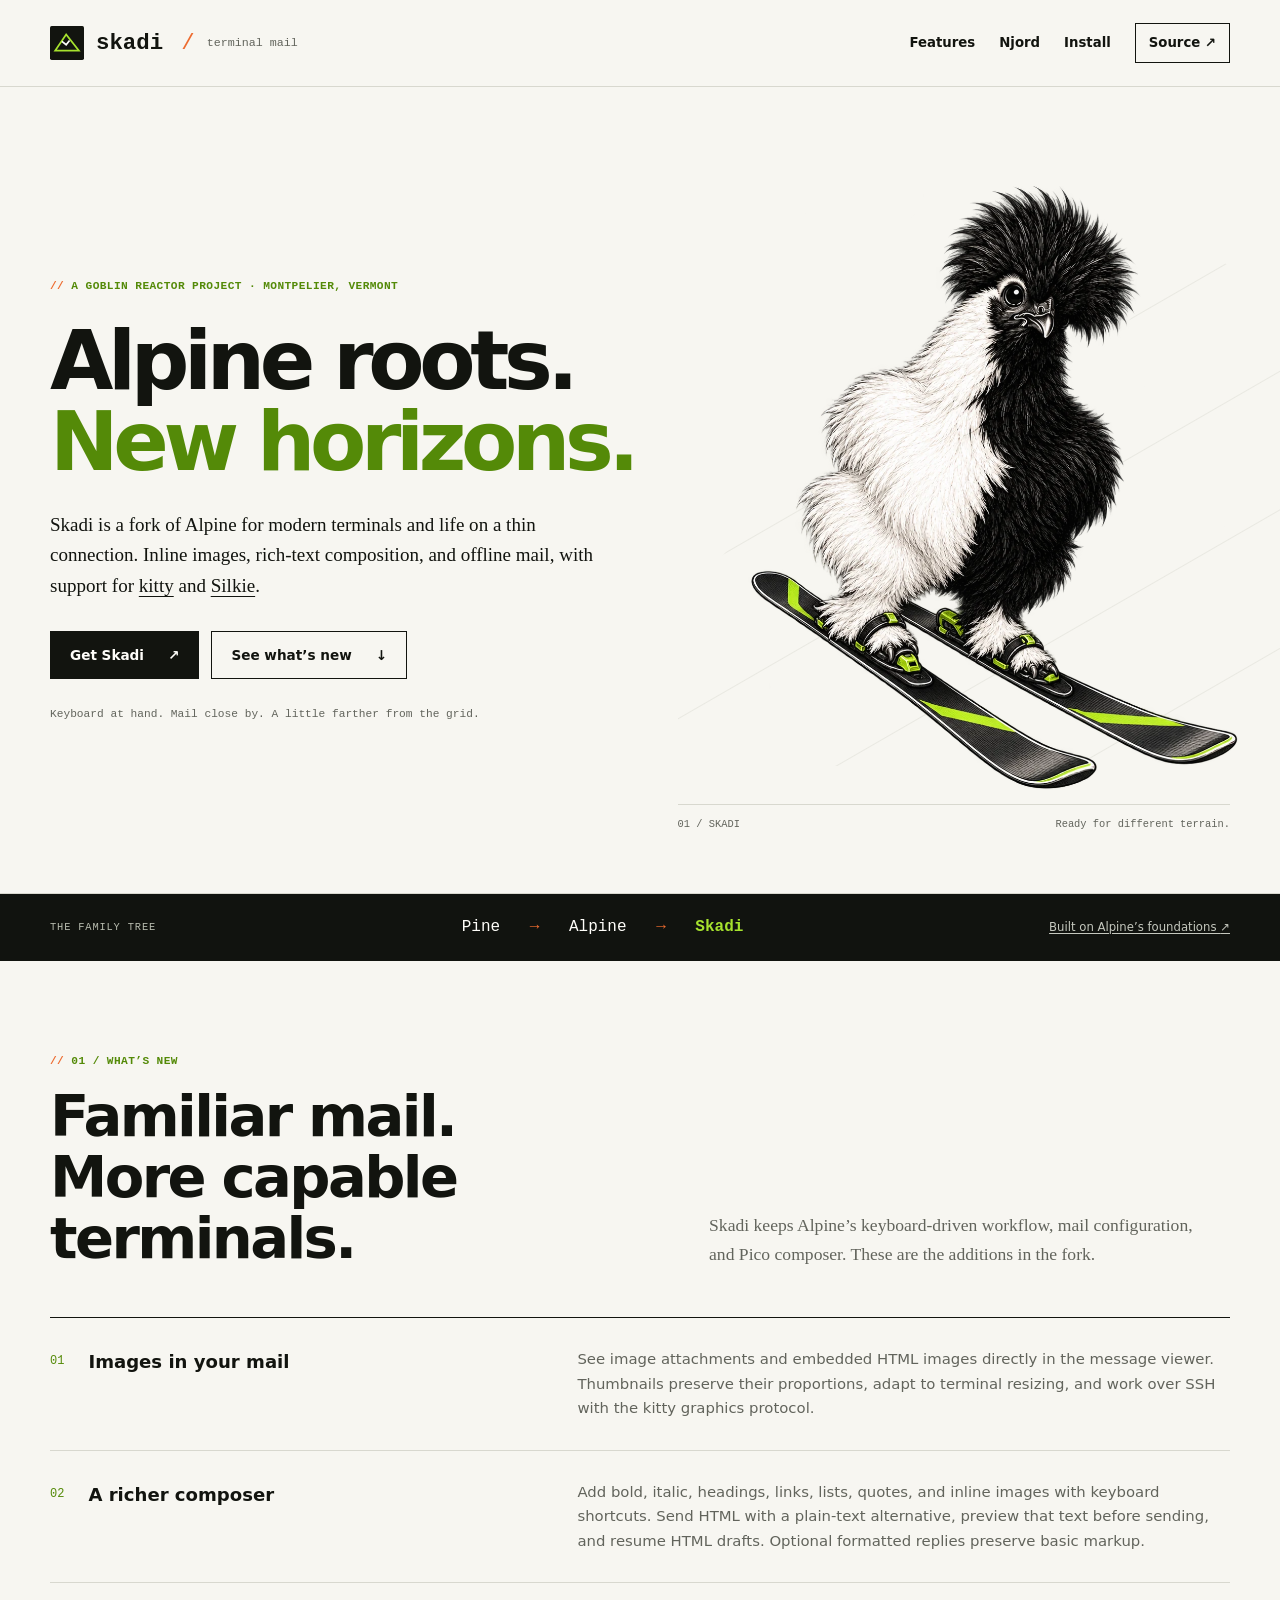
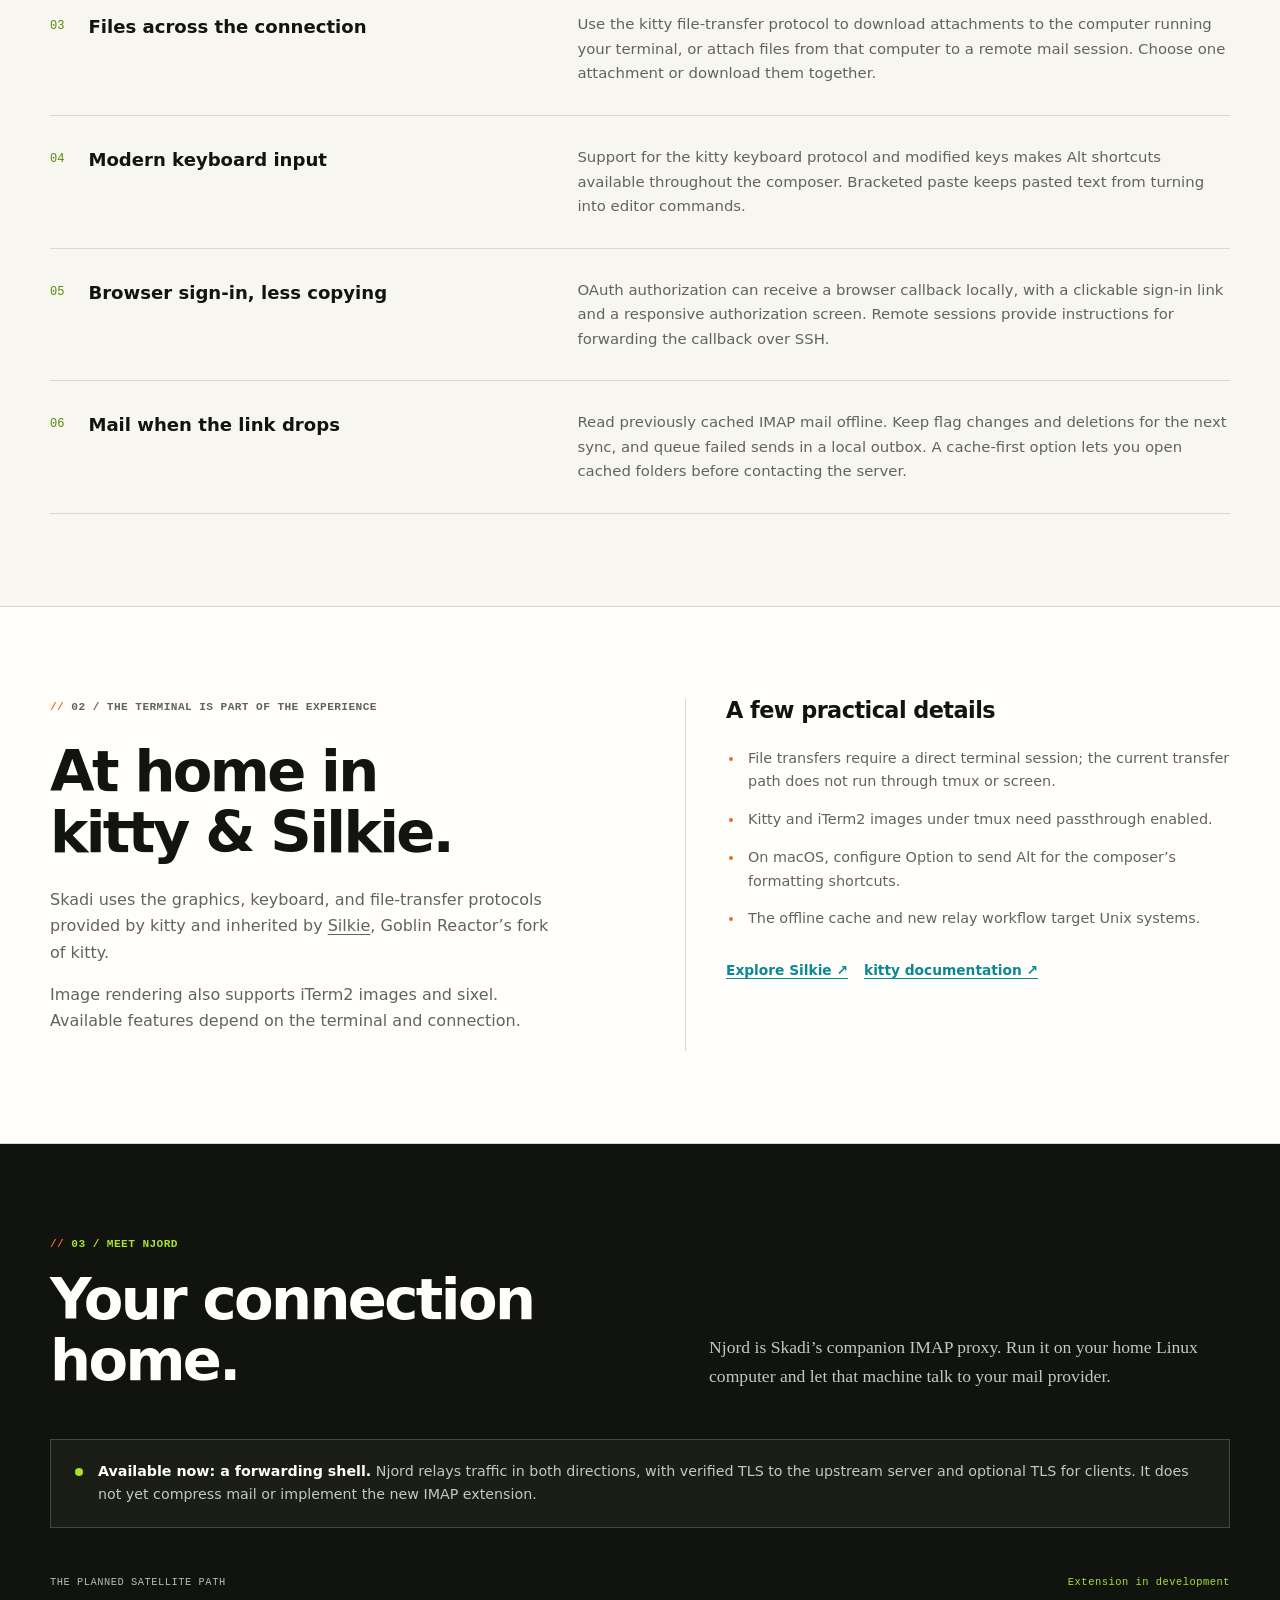
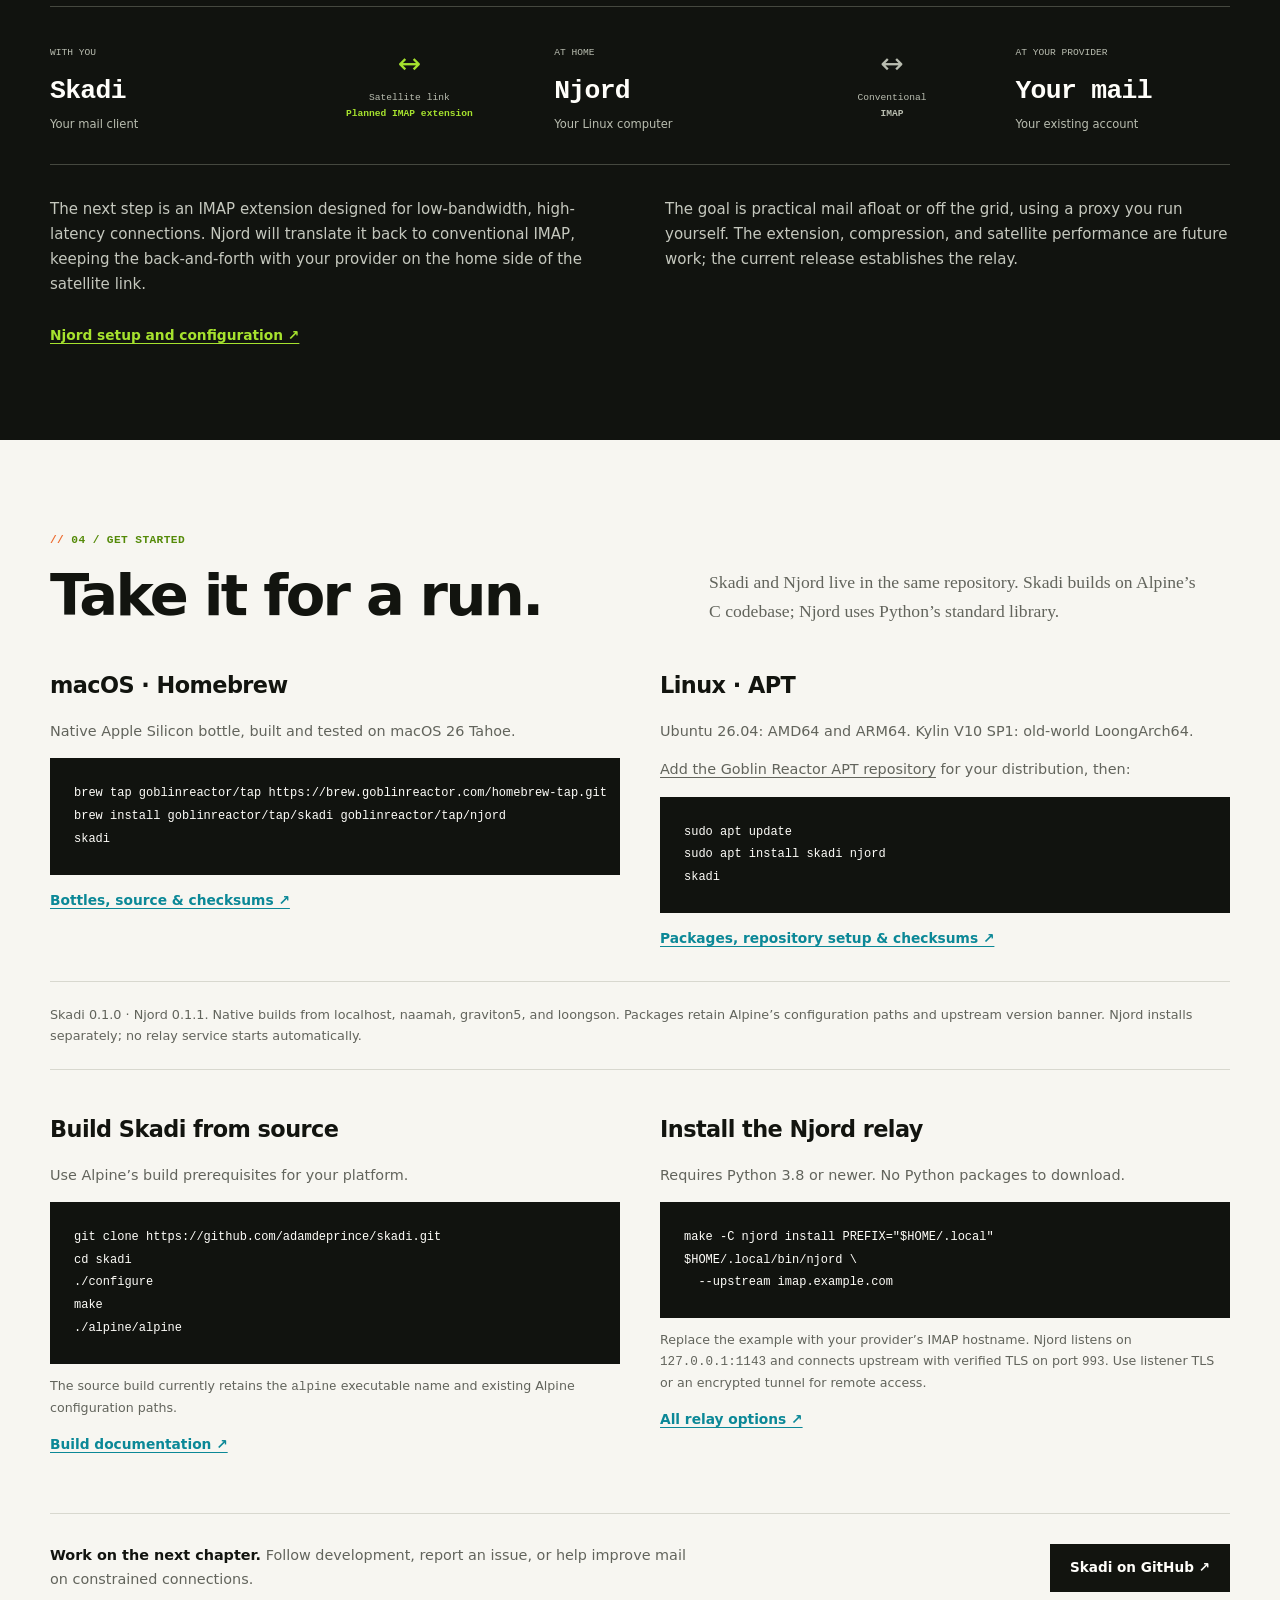
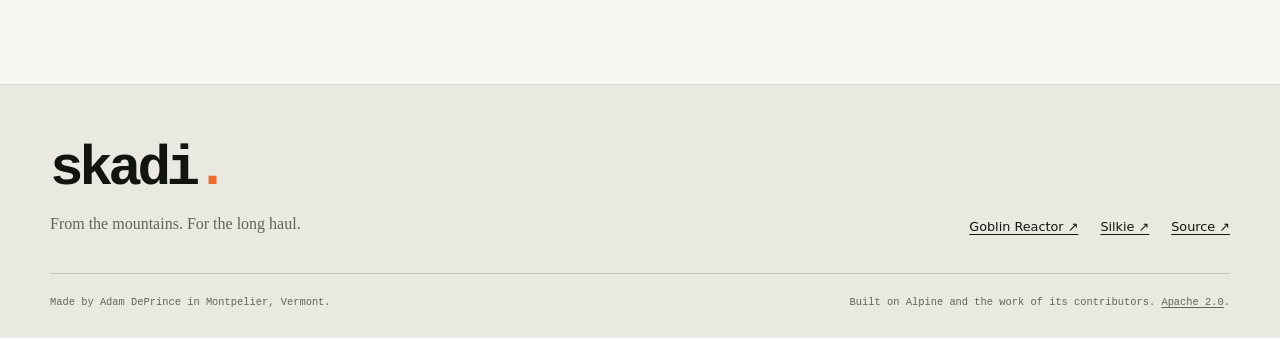
==== html/index.html @ 67922597 "Introduce Skadi website, Njord relay, and native packaging" ====
<!doctype html>
<html lang="en">
<head>
  <meta charset="utf-8">
  <meta name="viewport" content="width=device-width, initial-scale=1">
  <meta name="theme-color" content="#f7f6f1">
  <meta name="description" content="Skadi is a fork of Alpine with kitty and Silkie support, inline images, HTML composition, offline mail, and Njord, its companion IMAP proxy.">
  <link rel="canonical" href="https://xn--skai-dqa.goblinreactor.com/">
  <link rel="icon" href="assets/mark.svg" type="image/svg+xml">
  <link rel="stylesheet" href="style.css">
  <title>Skadi — Alpine roots. New horizons.</title>
</head>
<body>
  <a class="skip-link" href="#main">Skip to content</a>
  <header class="site-header">
    <nav class="wrap navigation" aria-label="Main navigation">
      <a class="brand" href="./" aria-label="Skadi home"><img src="assets/mark.svg" alt="" width="34" height="34">skadi<span class="brand-divider">/</span><span class="brand-description">terminal mail</span></a>
      <div class="nav-links"><a href="#features">Features</a><a href="#njord">Njord</a><a href="#install">Install</a><a class="source-link" href="https://github.com/adamdeprince/skadi">Source <span aria-hidden="true">↗</span></a></div>
    </nav>
  </header>
  <main id="main">
    <section class="hero">
      <div class="wrap hero-layout">
        <div class="hero-text">
          <p class="eyebrow">A Goblin Reactor project · Montpelier, Vermont</p>
          <h1>Alpine roots.<br><span>New horizons.</span></h1>
          <p class="hero-copy"><strong>Skadi is a fork of Alpine for modern terminals and life on a thin connection.</strong> Inline images, rich-text composition, and offline mail, with support for <a href="https://sw.kovidgoyal.net/kitty/">kitty</a> and <a href="https://silkie.goblinreactor.com/">Silkie</a>.</p>
          <div class="actions"><a class="button primary" href="#install">Get Skadi <span aria-hidden="true">↗</span></a><a class="button" href="#features">See what’s new <span aria-hidden="true">↓</span></a></div>
          <p class="hero-footnote">Keyboard at hand. Mail close by. A little farther from the grid.</p>
        </div>
        <figure class="mascot">
          <div class="mountain-lines" aria-hidden="true"></div>
          <picture><source srcset="assets/goblin-on-skis.webp" type="image/webp"><img src="assets/goblin-on-skis.png" alt="The fluffy black-and-white Goblin Reactor silkie chicken on a pair of skis." width="1280" height="1280" fetchpriority="high"></picture>
          <figcaption><span>01 / SKADI</span><span>Ready for different terrain.</span></figcaption>
        </figure>
      </div>
    </section>

    <div class="lineage"><div class="wrap lineage-inner"><span>THE FAMILY TREE</span><p>Pine <span aria-hidden="true">→</span> Alpine <span aria-hidden="true">→</span> <strong>Skadi</strong></p><a href="https://repo.or.cz/alpine.git">Built on Alpine’s foundations <span aria-hidden="true">↗</span></a></div></div>

    <section class="section wrap" id="features" aria-labelledby="features-title">
      <div class="section-heading"><div><p class="eyebrow">01 / What’s new</p><h2 id="features-title">Familiar mail.<br>More capable terminals.</h2></div><p class="section-intro">Skadi keeps Alpine’s keyboard-driven workflow, mail configuration, and Pico composer. These are the additions in the fork.</p></div>
      <dl class="feature-list">
        <div class="feature"><dt><span class="number">01</span>Images in your mail</dt><dd>See image attachments and embedded HTML images directly in the message viewer. Thumbnails preserve their proportions, adapt to terminal resizing, and work over SSH with the kitty graphics protocol.</dd></div>
        <div class="feature"><dt><span class="number">02</span>A richer composer</dt><dd>Add bold, italic, headings, links, lists, quotes, and inline images with keyboard shortcuts. Send HTML with a plain-text alternative, preview that text before sending, and resume HTML drafts. Optional formatted replies preserve basic markup.</dd></div>
        <div class="feature"><dt><span class="number">03</span>Files across the connection</dt><dd>Use the kitty file-transfer protocol to download attachments to the computer running your terminal, or attach files from that computer to a remote mail session. Choose one attachment or download them together.</dd></div>
        <div class="feature"><dt><span class="number">04</span>Modern keyboard input</dt><dd>Support for the kitty keyboard protocol and modified keys makes Alt shortcuts available throughout the composer. Bracketed paste keeps pasted text from turning into editor commands.</dd></div>
        <div class="feature"><dt><span class="number">05</span>Browser sign-in, less copying</dt><dd>OAuth authorization can receive a browser callback locally, with a clickable sign-in link and a responsive authorization screen. Remote sessions provide instructions for forwarding the callback over SSH.</dd></div>
        <div class="feature"><dt><span class="number">06</span>Mail when the link drops</dt><dd>Read previously cached IMAP mail offline. Keep flag changes and deletions for the next sync, and queue failed sends in a local outbox. A cache-first option lets you open cached folders before contacting the server.</dd></div>
      </dl>
    </section>

    <section class="terminals section" id="terminals" aria-labelledby="terminals-title">
      <div class="wrap terminal-layout">
        <div><p class="eyebrow">02 / The terminal is part of the experience</p><h2 id="terminals-title">At home in<br>kitty &amp; Silkie.</h2><p>Skadi uses the graphics, keyboard, and file-transfer protocols provided by kitty and inherited by <a href="https://silkie.goblinreactor.com/">Silkie</a>, Goblin Reactor’s fork of kitty.</p><p>Image rendering also supports iTerm2 images and sixel. Available features depend on the terminal and connection.</p></div>
        <div class="terminal-notes"><h3>A few practical details</h3><ul><li>File transfers require a direct terminal session; the current transfer path does not run through tmux or screen.</li><li>Kitty and iTerm2 images under tmux need passthrough enabled.</li><li>On macOS, configure Option to send Alt for the composer’s formatting shortcuts.</li><li>The offline cache and new relay workflow target Unix systems.</li></ul><div class="text-links"><a href="https://silkie.goblinreactor.com/">Explore Silkie ↗</a><a href="https://sw.kovidgoyal.net/kitty/">kitty documentation ↗</a></div></div>
      </div>
    </section>

    <section class="njord section" id="njord" aria-labelledby="njord-title">
      <div class="wrap">
        <div class="section-heading"><div><p class="eyebrow">03 / Meet Njord</p><h2 id="njord-title">Your connection home.</h2></div><p class="section-intro">Njord is Skadi’s companion IMAP proxy. Run it on your home Linux computer and let that machine talk to your mail provider.</p></div>
        <div class="status-note"><span class="status-dot" aria-hidden="true"></span><p><strong>Available now: a forwarding shell.</strong> Njord relays traffic in both directions, with verified TLS to the upstream server and optional TLS for clients. It does not yet compress mail or implement the new IMAP extension.</p></div>
        <figure class="route"><figcaption>THE PLANNED SATELLITE PATH <span>Extension in development</span></figcaption><div class="route-flow"><div class="route-stop"><span>WITH YOU</span><h3>Skadi</h3><p>Your mail client</p></div><div class="route-link constrained"><span aria-hidden="true">↔</span><p>Satellite link<br><strong>Planned IMAP extension</strong></p></div><div class="route-stop"><span>AT HOME</span><h3>Njord</h3><p>Your Linux computer</p></div><div class="route-link"><span aria-hidden="true">↔</span><p>Conventional<br><strong>IMAP</strong></p></div><div class="route-stop"><span>AT YOUR PROVIDER</span><h3>Your mail</h3><p>Your existing account</p></div></div></figure>
        <div class="njord-details"><p>The next step is an IMAP extension designed for low-bandwidth, high-latency connections. Njord will translate it back to conventional IMAP, keeping the back-and-forth with your provider on the home side of the satellite link.</p><p>The goal is practical mail afloat or off the grid, using a proxy you run yourself. The extension, compression, and satellite performance are future work; the current release establishes the relay.</p></div>
        <a class="text-link" href="https://github.com/adamdeprince/skadi/blob/kitty-inline-images/njord/README.md">Njord setup and configuration ↗</a>
      </div>
    </section>

    <section class="section wrap" id="install" aria-labelledby="install-title">
      <div class="section-heading"><div><p class="eyebrow">04 / Get started</p><h2 id="install-title">Take it for a run.</h2></div><p class="section-intro">Skadi and Njord live in the same repository. Skadi builds on Alpine’s C codebase; Njord uses Python’s standard library.</p></div>
      <div class="install-grid package-install">
        <article><h3>macOS · Homebrew</h3><p>Native Apple Silicon bottle, built and tested on macOS 26 Tahoe.</p><pre><code>brew tap goblinreactor/tap https://brew.goblinreactor.com/homebrew-tap.git
brew install goblinreactor/tap/skadi goblinreactor/tap/njord
skadi</code></pre><a class="text-link" href="https://brew.goblinreactor.com/">Bottles, source &amp; checksums ↗</a></article>
        <article><h3>Linux · APT</h3><p>Ubuntu 26.04: AMD64 and ARM64. Kylin V10 SP1: old-world LoongArch64.</p><p><a href="https://apt.goblinreactor.com/#install">Add the Goblin Reactor APT repository</a> for your distribution, then:</p><pre><code>sudo apt update
sudo apt install skadi njord
skadi</code></pre><a class="text-link" href="https://apt.goblinreactor.com/">Packages, repository setup &amp; checksums ↗</a></article>
      </div>
      <p class="package-note">Skadi 0.1.0 · Njord 0.1.1. Native builds from localhost, naamah, graviton5, and loongson. Packages retain Alpine’s configuration paths and upstream version banner. Njord installs separately; no relay service starts automatically.</p>
      <div class="install-grid">
        <article><h3>Build Skadi from source</h3><p>Use Alpine’s build prerequisites for your platform.</p><pre><code>git clone https://github.com/adamdeprince/skadi.git
cd skadi
./configure
make
./alpine/alpine</code></pre><p class="small">The source build currently retains the <code>alpine</code> executable name and existing Alpine configuration paths.</p><a class="text-link" href="https://github.com/adamdeprince/skadi/blob/kitty-inline-images/README">Build documentation ↗</a></article>
        <article><h3>Install the Njord relay</h3><p>Requires Python 3.8 or newer. No Python packages to download.</p><pre><code>make -C njord install PREFIX="$HOME/.local"
$HOME/.local/bin/njord \
  --upstream imap.example.com</code></pre><p class="small">Replace the example with your provider’s IMAP hostname. Njord listens on <code>127.0.0.1:1143</code> and connects upstream with verified TLS on port <code>993</code>. Use listener TLS or an encrypted tunnel for remote access.</p><a class="text-link" href="https://github.com/adamdeprince/skadi/blob/kitty-inline-images/njord/README.md">All relay options ↗</a></article>
      </div>
      <div class="contribute"><p><strong>Work on the next chapter.</strong> Follow development, report an issue, or help improve mail on constrained connections.</p><a class="button primary" href="https://github.com/adamdeprince/skadi">Skadi on GitHub ↗</a></div>
    </section>
  </main>
  <footer><div class="wrap footer-main"><div><a class="footer-brand" href="./">skadi<span aria-hidden="true">.</span></a><p>From the mountains. For the long haul.</p></div><div class="footer-links"><a href="https://goblinreactor.com/">Goblin Reactor ↗</a><a href="https://silkie.goblinreactor.com/">Silkie ↗</a><a href="https://github.com/adamdeprince/skadi">Source ↗</a></div></div><div class="wrap footer-bottom"><p>Made by Adam DePrince in Montpelier, Vermont.</p><p>Built on Alpine and the work of its contributors. <a href="https://github.com/adamdeprince/skadi/blob/kitty-inline-images/LICENSE">Apache 2.0</a>.</p></div></footer>
</body>
</html>
---- html/style.css ----
:root {
  color-scheme: light;
  --ink: #12140f;
  --paper: #f7f6f1;
  --white: #fffefa;
  --muted: #62645c;
  --line: #d8d8cf;
  --acid: #a6e22e;
  --acid-dark: #548a08;
  --cyan: #0b8897;
  --orange: #ed6b2f;
  --dark: #11130f;
  --dark-soft: #1b1e17;
  --mono: "SFMono-Regular", Consolas, "Liberation Mono", monospace;
  --sans: Inter, ui-sans-serif, system-ui, -apple-system, BlinkMacSystemFont, "Segoe UI", sans-serif;
  --serif: Georgia, "Times New Roman", serif;
}
* { box-sizing: border-box; }
html { scroll-behavior: smooth; scroll-padding-top: 2rem; }
body { margin: 0; background: var(--paper); color: var(--ink); font: 16px/1.65 var(--sans); }
a { color: inherit; text-underline-offset: .2em; }
a:hover { color: var(--acid-dark); }
a:focus-visible { outline: 3px solid var(--cyan); outline-offset: 5px; }
img { display: block; max-width: 100%; height: auto; }
h1, h2, h3, p { margin-top: 0; }
h1, h2, h3 { line-height: 1.06; }
h2 { margin-bottom: 0; font-size: clamp(2.2rem, 4.5vw, 4rem); letter-spacing: -.045em; font-weight: 850; }
h3 { font-size: 1.4rem; letter-spacing: -.025em; }
code, pre { font-family: var(--mono); }
code { overflow-wrap: anywhere; }
.wrap { width: min(1180px, calc(100% - 64px)); margin-inline: auto; }
.skip-link { position: fixed; top: 8px; left: 8px; z-index: 20; transform: translateY(-160%); padding: 8px 16px; background: var(--white); border: 1px solid var(--ink); }
.skip-link:focus { transform: none; }
.site-header { border-bottom: 1px solid var(--line); }
.navigation { min-height: 86px; display: flex; align-items: center; justify-content: space-between; gap: 24px; }
.brand { display: flex; align-items: center; gap: 12px; font: 800 1.4rem var(--mono); text-decoration: none; }
.brand-divider { color: var(--orange); font-weight: 400; margin-left: 6px; }
.brand-description { font-size: .73rem; font-weight: 400; color: var(--muted); }
.nav-links { display: flex; flex-wrap: wrap; gap: 24px; align-items: center; font-size: .83rem; font-weight: 700; }
.nav-links a { text-decoration: none; }
.source-link { border: 1px solid var(--ink); padding: 8px 13px; }
.hero { overflow: hidden; border-bottom: 1px solid var(--line); }
.hero-layout { display: grid; grid-template-columns: 1.1fr 1fr; gap: 20px; align-items: center; padding-block: 82px 60px; }
.hero-text { position: relative; z-index: 1; }
.eyebrow { margin-bottom: 24px; color: var(--acid-dark); font: 700 .7rem/1.6 var(--mono); text-transform: uppercase; letter-spacing: .035em; }
.eyebrow::before { content: "// "; color: var(--orange); }
h1 { margin-bottom: 28px; font-size: clamp(3rem, 6.4vw, 5.4rem); line-height: .99; letter-spacing: -.065em; font-weight: 900; }
h1 span { color: var(--acid-dark); }
.hero-copy { max-width: 560px; font: 1.19rem/1.6 var(--serif); }
.hero-copy strong { font-weight: normal; }
.actions { display: flex; flex-wrap: wrap; gap: 12px; margin-top: 30px; }
.button { display: inline-flex; justify-content: center; align-items: center; gap: 24px; border: 1px solid var(--ink); min-height: 48px; padding: 10px 19px; text-decoration: none; font-size: .85rem; font-weight: 750; }
.button:hover { background: var(--acid); color: var(--ink); }
.button.primary { background: var(--ink); color: var(--white); }
.button.primary:hover { background: var(--acid-dark); border-color: var(--acid-dark); }
.hero-footnote { margin: 26px 0 0; color: var(--muted); font: .7rem/1.7 var(--mono); }
.mascot { position: relative; margin: 0; align-self: stretch; display: flex; flex-direction: column; justify-content: center; }
.mascot img { position: relative; width: 115%; max-width: none; margin-left: -5%; }
.mascot figcaption { display: flex; flex-wrap: wrap; justify-content: space-between; gap: 8px; padding-top: 12px; border-top: 1px solid var(--line); color: var(--muted); font: .65rem/1.5 var(--mono); }
.mountain-lines { position: absolute; inset: 10% -20% 10% 0; background: repeating-linear-gradient(150deg, transparent 0 58px, var(--line) 59px, transparent 60px 120px); opacity: .45; clip-path: polygon(0 70%, 35% 20%, 52% 42%, 78% 0, 100% 25%, 100% 100%, 0 100%); }
.lineage { background: var(--dark); color: var(--white); }
.lineage-inner { padding-block: 24px; display: flex; align-items: center; justify-content: space-between; gap: 16px; }
.lineage-inner > span { color: #b9bdb0; font: .65rem var(--mono); letter-spacing: .08em; }
.lineage p { margin: 0; font: 1rem var(--mono); }
.lineage p span { margin: 0 20px; color: var(--orange); }
.lineage strong { color: var(--acid); }
.lineage a { font-size: .73rem; color: #c5c8be; }
.section { padding-block: 92px; }
.section-heading { display: grid; grid-template-columns: 1.15fr 1fr; align-items: end; gap: 60px; margin-bottom: 48px; }
.section-heading .eyebrow { margin-bottom: 15px; }
.section-intro { margin: 0; max-width: 500px; color: var(--muted); font: 1.1rem/1.65 var(--serif); }
.feature-list { margin: 0; border-top: 1px solid var(--ink); }
.feature { display: grid; grid-template-columns: 1fr 1.35fr; gap: 44px; border-bottom: 1px solid var(--line); padding-block: 29px; }
.feature dt { display: flex; gap: 24px; font-size: 1.13rem; font-weight: 750; }
.number { padding-top: 5px; color: var(--acid-dark); font: .75rem/1.6 var(--mono); }
.feature dd { margin: 0; color: var(--muted); font-size: .93rem; }
.terminals { background: var(--white); border-block: 1px solid var(--line); }
.terminal-layout { display: grid; grid-template-columns: 1fr 1fr; gap: 90px; }
.terminal-layout h2 { margin-bottom: 24px; }
.terminal-layout p { max-width: 500px; color: var(--muted); }
.terminal-notes { border-left: 1px solid var(--line); padding-left: 40px; }
.terminal-notes h3 { margin-bottom: 24px; }
.terminal-notes ul { padding-left: 18px; color: var(--muted); font-size: .9rem; }
.terminal-notes li { padding-bottom: 14px; padding-left: 4px; }
.terminal-notes li::marker { color: var(--orange); }
.text-links { display: flex; flex-wrap: wrap; gap: 16px; }
.text-links a, .text-link { color: var(--cyan); font-size: .86rem; font-weight: 750; }
.njord { background: var(--dark); color: var(--white); }
.njord .eyebrow { color: var(--acid); }
.njord .section-intro { color: #c5c8be; }
.status-note { display: flex; align-items: baseline; gap: 15px; padding: 20px 24px; border: 1px solid #45483f; background: var(--dark-soft); }
.status-note p { margin: 0; color: #c5c8be; font-size: .89rem; }
.status-note strong { color: var(--white); }
.status-dot { flex: 0 0 8px; height: 8px; border-radius: 50%; background: var(--acid); }
.route { margin: 46px 0 32px; }
.route figcaption { display: flex; flex-wrap: wrap; gap: 12px; justify-content: space-between; color: #b9bdb0; font: .65rem/1.6 var(--mono); letter-spacing: .05em; padding-bottom: 16px; }
.route figcaption span { color: var(--acid); }
.route-flow { display: grid; grid-template-columns: 1fr 1.2fr 1fr 1fr 1fr; align-items: center; border-block: 1px solid #45483f; padding-block: 30px; gap: 16px; }
.route-stop > span { color: #b9bdb0; font: .6rem/1.6 var(--mono); }
.route-stop h3 { margin: 12px 0 8px; font: 750 1.65rem/1.2 var(--mono); }
.route-stop p { margin: 0; color: #b9bdb0; font-size: .72rem; }
.route-link { text-align: center; }
.route-link > span { display: block; color: #b9bdb0; font-size: 1.75rem; line-height: 1; }
.route-link p { margin: 12px 0 0; color: #b9bdb0; font: .6rem/1.7 var(--mono); }
.constrained > span, .constrained strong { color: var(--acid); }
.njord-details { display: grid; grid-template-columns: 1fr 1fr; gap: 50px; color: #c5c8be; font-size: .94rem; }
.njord > .wrap > .text-link { display: inline-block; margin-top: 12px; color: var(--acid); }
.install-grid { display: grid; grid-template-columns: 1fr 1fr; gap: 40px; }
.install-grid article { min-width: 0; }
.install-grid article > p { color: var(--muted); font-size: .9rem; }
pre { background: var(--dark); color: var(--white); padding: 24px; overflow-x: auto; font-size: .75rem; line-height: 1.9; }
pre code { overflow-wrap: normal; }
.install-grid article > .small { font-size: .79rem; }
.contribute { display: flex; gap: 30px; align-items: center; justify-content: space-between; margin-top: 55px; border-top: 1px solid var(--line); padding-top: 30px; }
.contribute p { margin: 0; max-width: 640px; color: var(--muted); font-size: .9rem; }
.contribute strong { color: var(--ink); }
.contribute .button { flex-shrink: 0; }
footer { padding-block: 56px 26px; background: #e9e8e1; border-top: 1px solid var(--line); }
.footer-main { display: flex; justify-content: space-between; align-items: end; gap: 30px; }
.footer-brand { text-decoration: none; font: 850 3.5rem/1 var(--mono); letter-spacing: -.08em; }
.footer-brand span { color: var(--orange); }
.footer-main p { margin: 14px 0 0; color: var(--muted); font-family: var(--serif); }
.footer-links { display: flex; flex-wrap: wrap; gap: 22px; font-size: .8rem; }
.footer-bottom { display: flex; justify-content: space-between; gap: 25px; border-top: 1px solid #c8c8bf; margin-top: 36px; padding-top: 20px; font: .65rem/1.7 var(--mono); color: var(--muted); }
.footer-bottom p { margin: 0; }
@media (max-width: 950px) {
  .brand-description, .brand-divider { display: none; }
  .hero-layout { padding-block: 60px 46px; }
  .hero-copy { font-size: 1.05rem; }
  .lineage-inner { flex-wrap: wrap; }
  .lineage-inner > a { display: none; }
  .section-heading, .terminal-layout { gap: 40px; }
  .route-flow { grid-template-columns: 1fr; text-align: center; }
  .route-link > span { transform: rotate(90deg); margin-block: 12px; }
  .route-stop { padding-block: 10px; }
}
@media (max-width: 680px) {
  .wrap { width: calc(100% - 36px); }
  .navigation { min-height: 76px; flex-wrap: wrap; justify-content: center; gap: 15px; padding-block: 15px; }
  .brand { font-size: 1.15rem; }
  .nav-links { gap: 18px; font-size: .75rem; }
  .source-link { padding: 5px 8px; }
  .hero-layout { grid-template-columns: 1fr; gap: 28px; padding-block: 40px 30px; }
  h1 { font-size: clamp(2.85rem, 12vw, 4.5rem); }
  .hero-copy { max-width: none; }
  .eyebrow { font-size: .64rem; }
  .mascot { max-width: 440px; width: 100%; justify-self: center; }
  .mascot img { width: 100%; margin: 0; }
  .hero-footnote { margin-top: 20px; }
  .lineage-inner { justify-content: center; padding-block: 20px; }
  .lineage-inner > span { width: 100%; text-align: center; }
  .lineage p span { margin-inline: 15px; }
  .section { padding-block: 60px; }
  .section-heading, .terminal-layout, .njord-details, .install-grid { grid-template-columns: 1fr; gap: 26px; }
  .section-heading { margin-bottom: 32px; }
  .feature { grid-template-columns: 1fr; gap: 12px; padding-block: 24px; }
  .feature dt { gap: 15px; }
  .feature dd { padding-left: 32px; font-size: .9rem; }
  .terminal-notes { border-left: 0; border-top: 1px solid var(--line); padding: 28px 0 0; }
  .status-note { padding: 18px; }
  .njord-details { gap: 0; }
  .contribute, .footer-main, .footer-bottom { flex-direction: column; align-items: flex-start; gap: 22px; }
  pre { padding: 18px; font-size: .68rem; }
  .footer-links { gap: 18px; }
}
@media (prefers-reduced-motion: reduce) { html { scroll-behavior: auto; } }

.package-install { margin-bottom: 30px; }
.package-note { color: var(--muted); font-size: .8rem; margin: 0 0 48px; padding: 22px 0; border-block: 1px solid var(--line); }
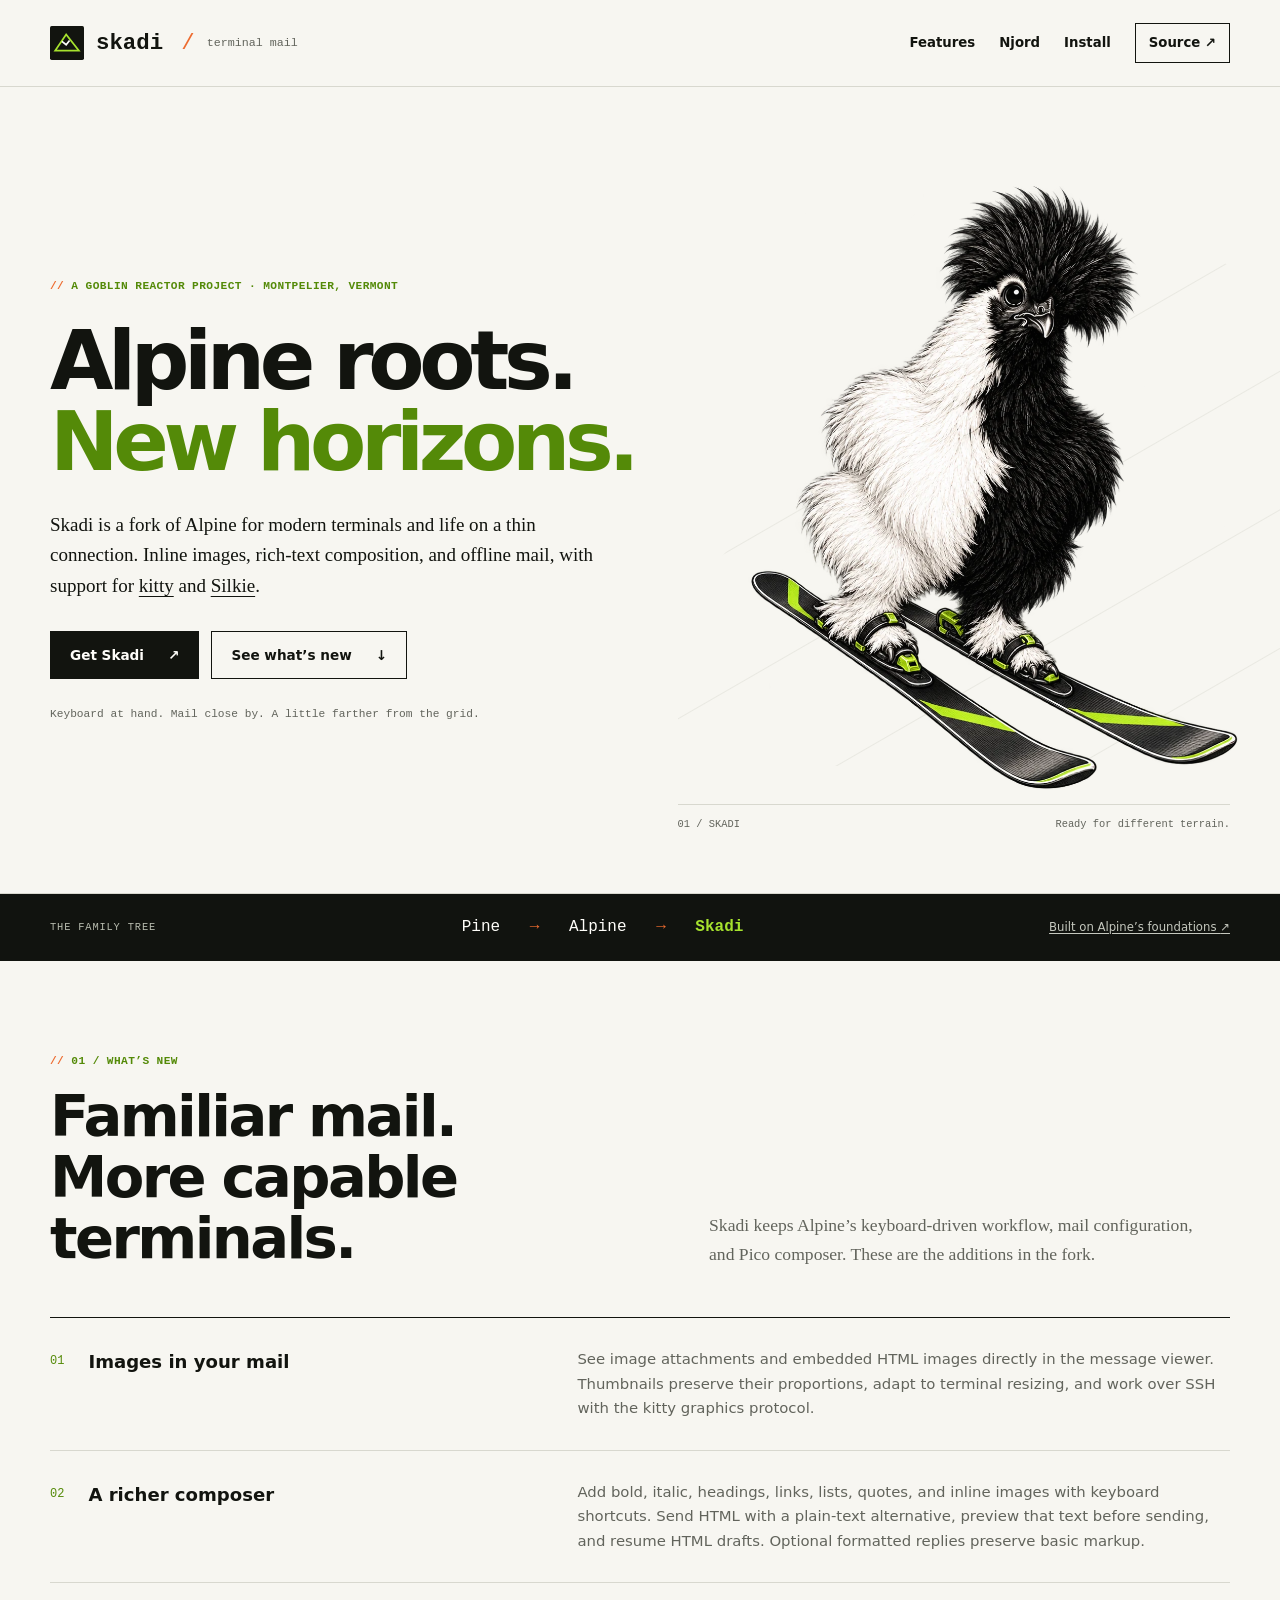
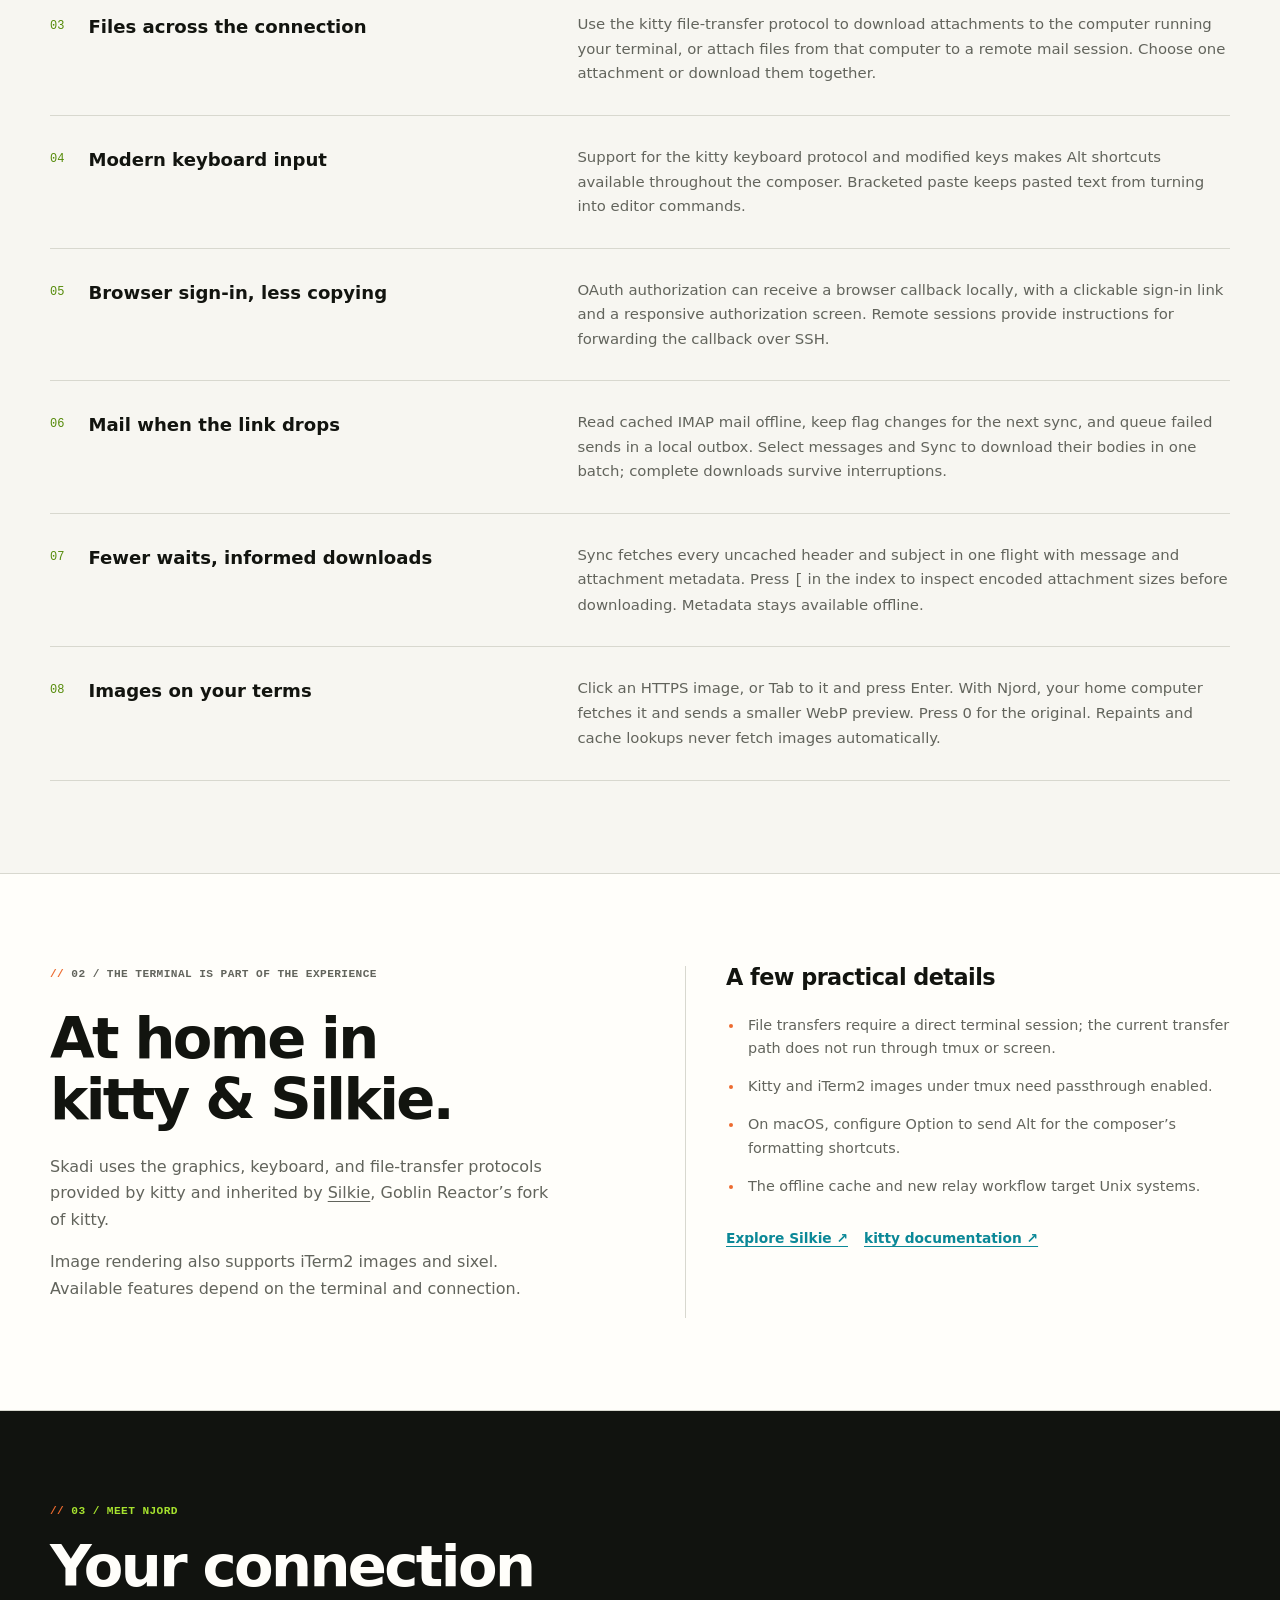
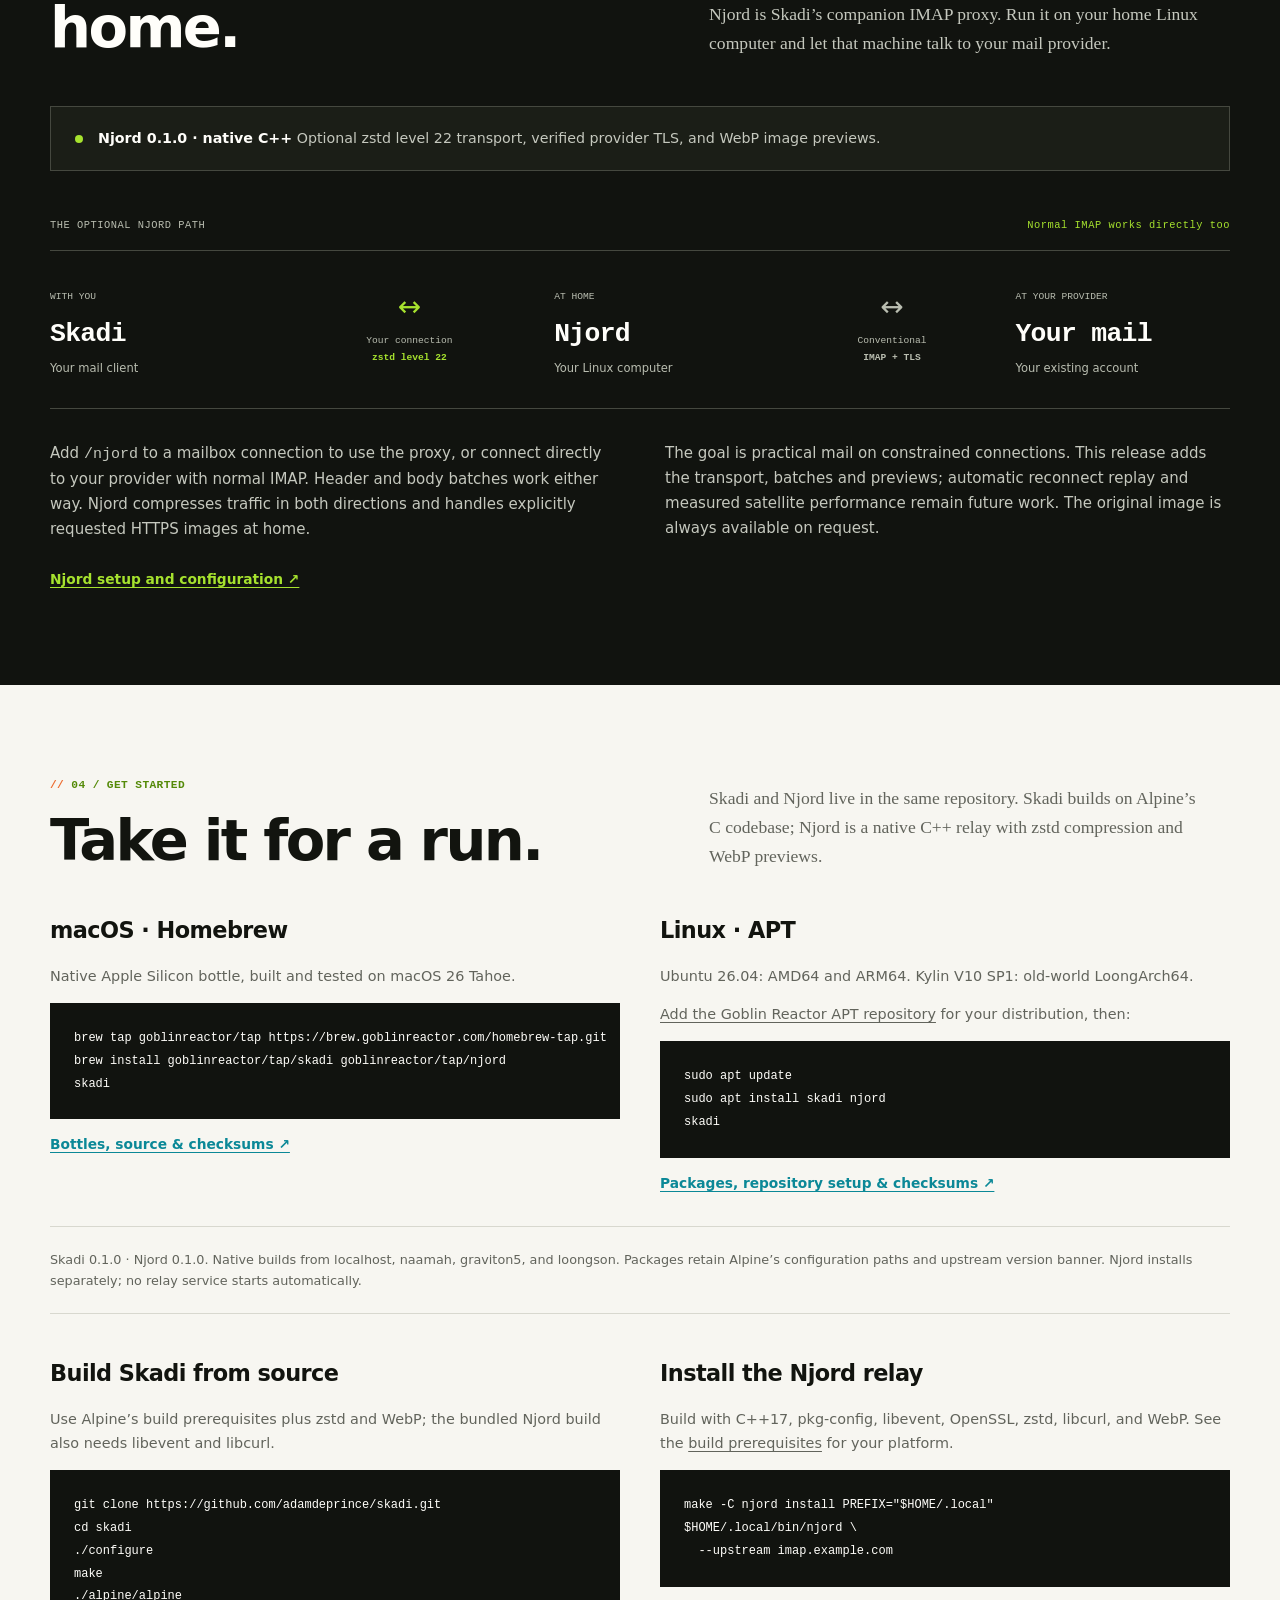
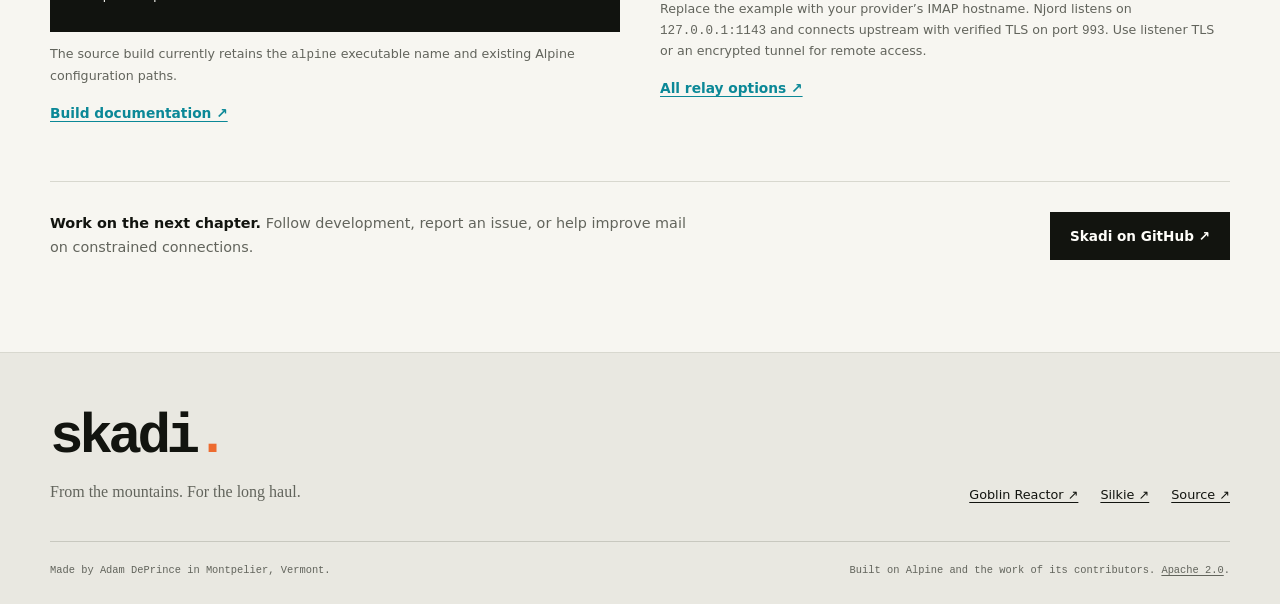
==== commit 7738ae91: "Add native Njord transport, batched mail sync and image previews Skadi can use direct IMAP or option" ====
--- a/html/index.html
+++ b/html/index.html
@@ -46,7 +46,9 @@
         <div class="feature"><dt><span class="number">03</span>Files across the connection</dt><dd>Use the kitty file-transfer protocol to download attachments to the computer running your terminal, or attach files from that computer to a remote mail session. Choose one attachment or download them together.</dd></div>
         <div class="feature"><dt><span class="number">04</span>Modern keyboard input</dt><dd>Support for the kitty keyboard protocol and modified keys makes Alt shortcuts available throughout the composer. Bracketed paste keeps pasted text from turning into editor commands.</dd></div>
         <div class="feature"><dt><span class="number">05</span>Browser sign-in, less copying</dt><dd>OAuth authorization can receive a browser callback locally, with a clickable sign-in link and a responsive authorization screen. Remote sessions provide instructions for forwarding the callback over SSH.</dd></div>
-        <div class="feature"><dt><span class="number">06</span>Mail when the link drops</dt><dd>Read previously cached IMAP mail offline. Keep flag changes and deletions for the next sync, and queue failed sends in a local outbox. A cache-first option lets you open cached folders before contacting the server.</dd></div>
+        <div class="feature"><dt><span class="number">06</span>Mail when the link drops</dt><dd>Read cached IMAP mail offline, keep flag changes for the next sync, and queue failed sends in a local outbox. Select messages and Sync to download their bodies in one batch; complete downloads survive interruptions.</dd></div>
+        <div class="feature"><dt><span class="number">07</span>Fewer waits, informed downloads</dt><dd>Sync fetches every uncached header and subject in one flight with message and attachment metadata. Press <kbd>[</kbd> in the index to inspect encoded attachment sizes before downloading. Metadata stays available offline.</dd></div>
+        <div class="feature"><dt><span class="number">08</span>Images on your terms</dt><dd>Click an HTTPS image, or Tab to it and press Enter. With Njord, your home computer fetches it and sends a smaller WebP preview. Press <kbd>O</kbd> for the original. Repaints and cache lookups never fetch images automatically.</dd></div>
       </dl>
     </section>
 
@@ -60,31 +62,31 @@
     <section class="njord section" id="njord" aria-labelledby="njord-title">
       <div class="wrap">
         <div class="section-heading"><div><p class="eyebrow">03 / Meet Njord</p><h2 id="njord-title">Your connection home.</h2></div><p class="section-intro">Njord is Skadi’s companion IMAP proxy. Run it on your home Linux computer and let that machine talk to your mail provider.</p></div>
-        <div class="status-note"><span class="status-dot" aria-hidden="true"></span><p><strong>Available now: a forwarding shell.</strong> Njord relays traffic in both directions, with verified TLS to the upstream server and optional TLS for clients. It does not yet compress mail or implement the new IMAP extension.</p></div>
-        <figure class="route"><figcaption>THE PLANNED SATELLITE PATH <span>Extension in development</span></figcaption><div class="route-flow"><div class="route-stop"><span>WITH YOU</span><h3>Skadi</h3><p>Your mail client</p></div><div class="route-link constrained"><span aria-hidden="true">↔</span><p>Satellite link<br><strong>Planned IMAP extension</strong></p></div><div class="route-stop"><span>AT HOME</span><h3>Njord</h3><p>Your Linux computer</p></div><div class="route-link"><span aria-hidden="true">↔</span><p>Conventional<br><strong>IMAP</strong></p></div><div class="route-stop"><span>AT YOUR PROVIDER</span><h3>Your mail</h3><p>Your existing account</p></div></div></figure>
-        <div class="njord-details"><p>The next step is an IMAP extension designed for low-bandwidth, high-latency connections. Njord will translate it back to conventional IMAP, keeping the back-and-forth with your provider on the home side of the satellite link.</p><p>The goal is practical mail afloat or off the grid, using a proxy you run yourself. The extension, compression, and satellite performance are future work; the current release establishes the relay.</p></div>
+        <div class="status-note"><span class="status-dot" aria-hidden="true"></span><p><strong>Njord 0.1.0 · native C++</strong> Optional zstd level 22 transport, verified provider TLS, and WebP image previews.</p></div>
+        <figure class="route"><figcaption>THE OPTIONAL NJORD PATH <span>Normal IMAP works directly too</span></figcaption><div class="route-flow"><div class="route-stop"><span>WITH YOU</span><h3>Skadi</h3><p>Your mail client</p></div><div class="route-link constrained"><span aria-hidden="true">↔</span><p>Your connection<br><strong>zstd level 22</strong></p></div><div class="route-stop"><span>AT HOME</span><h3>Njord</h3><p>Your Linux computer</p></div><div class="route-link"><span aria-hidden="true">↔</span><p>Conventional<br><strong>IMAP + TLS</strong></p></div><div class="route-stop"><span>AT YOUR PROVIDER</span><h3>Your mail</h3><p>Your existing account</p></div></div></figure>
+        <div class="njord-details"><p>Add <code>/njord</code> to a mailbox connection to use the proxy, or connect directly to your provider with normal IMAP. Header and body batches work either way. Njord compresses traffic in both directions and handles explicitly requested HTTPS images at home.</p><p>The goal is practical mail on constrained connections. This release adds the transport, batches and previews; automatic reconnect replay and measured satellite performance remain future work. The original image is always available on request.</p></div>
         <a class="text-link" href="https://github.com/adamdeprince/skadi/blob/kitty-inline-images/njord/README.md">Njord setup and configuration ↗</a>
       </div>
     </section>
 
     <section class="section wrap" id="install" aria-labelledby="install-title">
-      <div class="section-heading"><div><p class="eyebrow">04 / Get started</p><h2 id="install-title">Take it for a run.</h2></div><p class="section-intro">Skadi and Njord live in the same repository. Skadi builds on Alpine’s C codebase; Njord uses Python’s standard library.</p></div>
+      <div class="section-heading"><div><p class="eyebrow">04 / Get started</p><h2 id="install-title">Take it for a run.</h2></div><p class="section-intro">Skadi and Njord live in the same repository. Skadi builds on Alpine’s C codebase; Njord is a native C++ relay with zstd compression and WebP previews.</p></div>
       <div class="install-grid package-install">
         <article><h3>macOS · Homebrew</h3><p>Native Apple Silicon bottle, built and tested on macOS 26 Tahoe.</p><pre><code>brew tap goblinreactor/tap https://brew.goblinreactor.com/homebrew-tap.git
 brew install goblinreactor/tap/skadi goblinreactor/tap/njord
 skadi</code></pre><a class="text-link" href="https://brew.goblinreactor.com/">Bottles, source &amp; checksums ↗</a></article>
-        <article><h3>Linux · APT</h3><p>Ubuntu 26.04: AMD64 and ARM64. Kylin V10 SP1: old-world LoongArch64.</p><p><a href="https://apt.goblinreactor.com/#install">Add the Goblin Reactor APT repository</a> for your distribution, then:</p><pre><code>sudo apt update
+        <article><h3>Linux · APT</h3><p>Ubuntu 26.04: AMD64 and ARM64. Kylin V10 SP1: old-world LoongArch64.</p><p><a href="https://apt.goblinreactor.com/#set-up-apt-on-debian-or-ubuntu">Add the Goblin Reactor APT repository</a> for your distribution, then:</p><pre><code>sudo apt update
 sudo apt install skadi njord
 skadi</code></pre><a class="text-link" href="https://apt.goblinreactor.com/">Packages, repository setup &amp; checksums ↗</a></article>
       </div>
-      <p class="package-note">Skadi 0.1.0 · Njord 0.1.1. Native builds from localhost, naamah, graviton5, and loongson. Packages retain Alpine’s configuration paths and upstream version banner. Njord installs separately; no relay service starts automatically.</p>
+      <p class="package-note">Skadi 0.1.0 · Njord 0.1.0. Native builds from localhost, naamah, graviton5, and loongson. Packages retain Alpine’s configuration paths and upstream version banner. Njord installs separately; no relay service starts automatically.</p>
       <div class="install-grid">
-        <article><h3>Build Skadi from source</h3><p>Use Alpine’s build prerequisites for your platform.</p><pre><code>git clone https://github.com/adamdeprince/skadi.git
+        <article><h3>Build Skadi from source</h3><p>Use Alpine’s build prerequisites plus zstd and WebP; the bundled Njord build also needs libevent and libcurl.</p><pre><code>git clone https://github.com/adamdeprince/skadi.git
 cd skadi
 ./configure
 make
 ./alpine/alpine</code></pre><p class="small">The source build currently retains the <code>alpine</code> executable name and existing Alpine configuration paths.</p><a class="text-link" href="https://github.com/adamdeprince/skadi/blob/kitty-inline-images/README">Build documentation ↗</a></article>
-        <article><h3>Install the Njord relay</h3><p>Requires Python 3.8 or newer. No Python packages to download.</p><pre><code>make -C njord install PREFIX="$HOME/.local"
+        <article><h3>Install the Njord relay</h3><p>Build with C++17, pkg-config, libevent, OpenSSL, zstd, libcurl, and WebP. See the <a href="https://github.com/adamdeprince/skadi/blob/kitty-inline-images/njord/README.md#install">build prerequisites</a> for your platform.</p><pre><code>make -C njord install PREFIX="$HOME/.local"
 $HOME/.local/bin/njord \
   --upstream imap.example.com</code></pre><p class="small">Replace the example with your provider’s IMAP hostname. Njord listens on <code>127.0.0.1:1143</code> and connects upstream with verified TLS on port <code>993</code>. Use listener TLS or an encrypted tunnel for remote access.</p><a class="text-link" href="https://github.com/adamdeprince/skadi/blob/kitty-inline-images/njord/README.md">All relay options ↗</a></article>
       </div>
